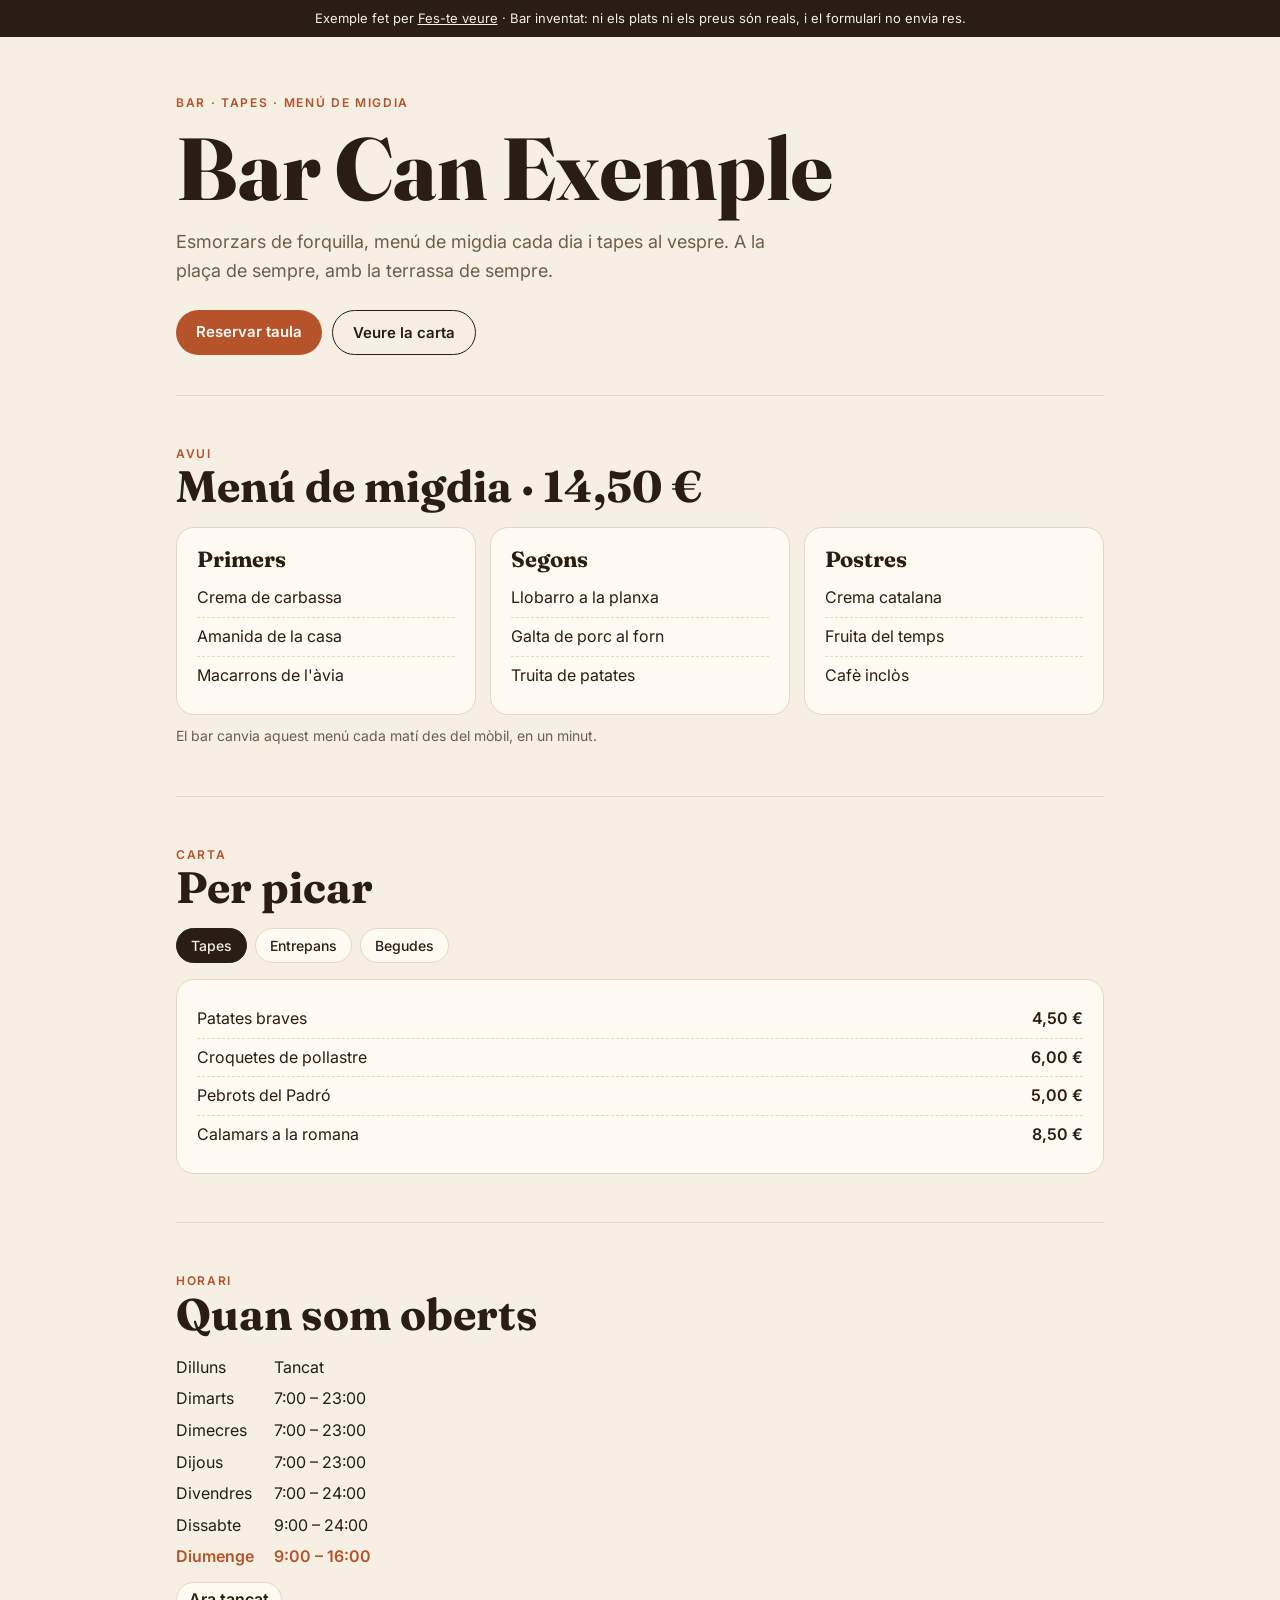
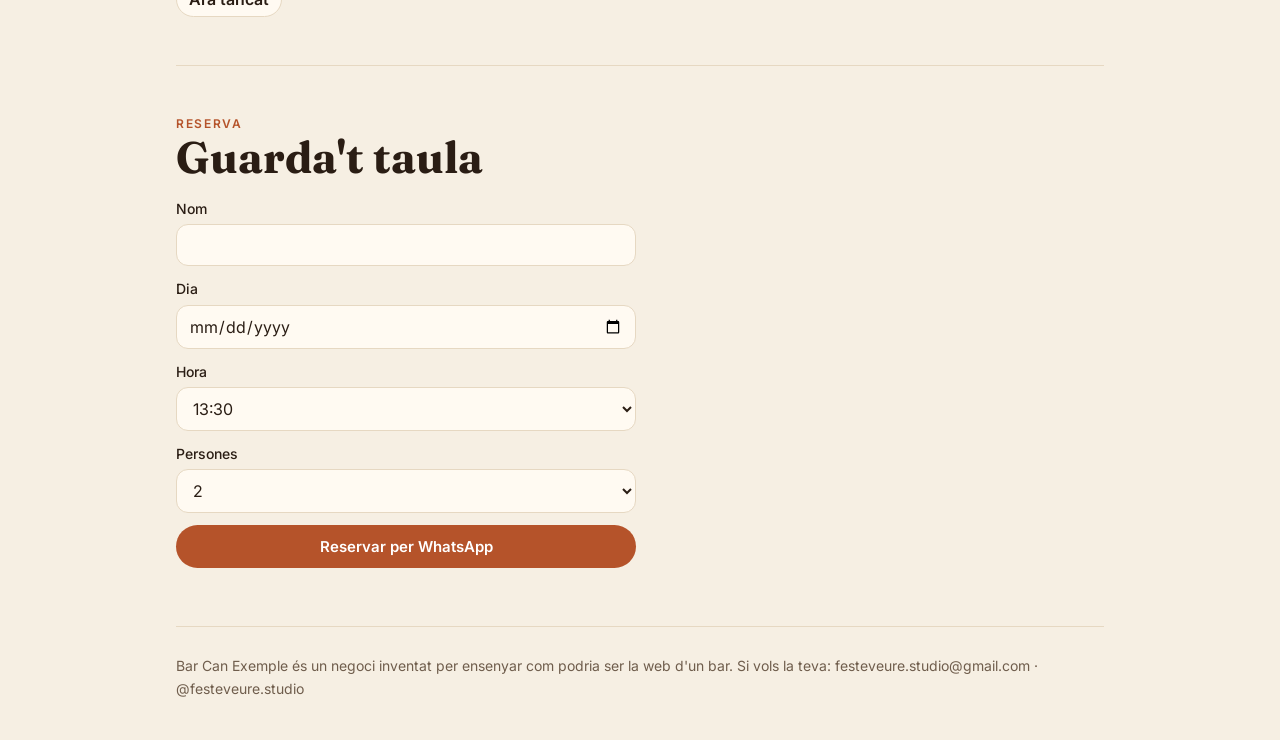
==== muestras/bar/index.html @ 711ac7ad "Muestras: webs de ejemplo de bar y peluquería (negocios inventados) Co-Authored-By: Claude Opus 5.5 " ====
<!doctype html>
<html lang="ca">
<head>
<meta charset="utf-8"><meta name="viewport" content="width=device-width,initial-scale=1">
<title>Bar Can Exemple</title>
<meta name="robots" content="noindex">
<link rel="stylesheet" href="https://fonts.googleapis.com/css2?family=Fraunces:opsz,wght@9..144,600;9..144,800&family=Inter:wght@400;500;600&display=swap">
<style>
:root{--bg:#f6efe3;--ink:#2a1d14;--muted:#6f5d4c;--acc:#b5532a;--acc-ink:#fff;--card:#fffaf2;--line:#e6d8c2;color-scheme:light}
@media (prefers-color-scheme:dark){:root:not([data-theme="light"]){--bg:#1a130e;--ink:#f3e9db;--muted:#bba78f;--acc:#e07a4c;--acc-ink:#1a0d06;--card:#241a13;--line:#3a2c20;color-scheme:dark}}
:root[data-theme="dark"]{--bg:#1a130e;--ink:#f3e9db;--muted:#bba78f;--acc:#e07a4c;--acc-ink:#1a0d06;--card:#241a13;--line:#3a2c20;color-scheme:dark}
*{box-sizing:border-box;margin:0}
body{background:var(--bg);color:var(--ink);font:16px/1.6 Inter,system-ui,sans-serif}
h1,h2,h3{font-family:Fraunces,Georgia,serif;line-height:1.05}
.demo{background:var(--ink);color:var(--bg);font-size:13px;text-align:center;padding:8px 16px}
.demo a{color:inherit}
.wrap{max-width:960px;margin:auto;padding:0 16px}
header{padding:56px 0 40px;border-bottom:1px solid var(--line)}
.kick{font-size:12px;letter-spacing:.14em;text-transform:uppercase;color:var(--acc);font-weight:600}
h1{font-size:clamp(44px,11vw,88px);font-weight:800;margin:10px 0 14px}
.lead{font-size:18px;color:var(--muted);max-width:34em}
.cta{display:flex;gap:10px;flex-wrap:wrap;margin-top:24px}
.btn{border:0;border-radius:999px;padding:12px 20px;font:600 15px Inter,sans-serif;cursor:pointer;background:var(--acc);color:var(--acc-ink);text-decoration:none}
.btn.ghost{background:transparent;color:var(--ink);border:1.5px solid var(--ink)}
section{padding:48px 0;border-bottom:1px solid var(--line)}
h2{font-size:clamp(30px,6vw,44px);margin-bottom:18px}
.menu{display:grid;gap:14px;grid-template-columns:repeat(auto-fit,minmax(240px,1fr))}
.card{background:var(--card);border:1px solid var(--line);border-radius:18px;padding:20px}
.card h3{font-size:22px;margin-bottom:8px}
.card ul{list-style:none;padding:0}
.card li{display:flex;justify-content:space-between;gap:12px;padding:6px 0;border-bottom:1px dashed var(--line)}
.card li:last-child{border:0}
.price{font-weight:600;white-space:nowrap}
.tabs{display:flex;gap:8px;flex-wrap:wrap;margin-bottom:16px}
.tabs button{border:1.5px solid var(--line);background:var(--card);color:var(--ink);border-radius:999px;padding:8px 14px;font:500 14px Inter,sans-serif;cursor:pointer}
.tabs button[aria-pressed="true"]{background:var(--ink);color:var(--bg);border-color:var(--ink)}
.hours{display:grid;grid-template-columns:auto 1fr;gap:6px 20px;max-width:420px}
.today{color:var(--acc);font-weight:600}
.open{display:inline-block;margin-top:12px;font-weight:600;border-radius:999px;padding:4px 12px;background:var(--card);border:1px solid var(--line)}
form{display:grid;gap:12px;max-width:460px}
label{display:grid;gap:4px;font-weight:500;font-size:14px}
input,select{font:16px Inter,sans-serif;padding:10px 12px;border-radius:12px;border:1.5px solid var(--line);background:var(--card);color:var(--ink)}
.msg{margin-top:10px;color:var(--muted);font-size:14px}
footer{padding:28px 0 40px;color:var(--muted);font-size:14px}
</style>
</head>
<body>
<div class="demo">Exemple fet per <a href="../../">Fes-te veure</a> · Bar inventat: ni els plats ni els preus són reals, i el formulari no envia res.</div>
<div class="wrap">
<header>
  <div class="kick">Bar · tapes · menú de migdia</div>
  <h1>Bar Can Exemple</h1>
  <p class="lead">Esmorzars de forquilla, menú de migdia cada dia i tapes al vespre. A la plaça de sempre, amb la terrassa de sempre.</p>
  <div class="cta"><a class="btn" href="#reserva">Reservar taula</a><a class="btn ghost" href="#carta">Veure la carta</a></div>
</header>

<section id="menu-dia">
  <div class="kick">Avui</div>
  <h2>Menú de migdia · 14,50 €</h2>
  <div class="menu">
    <div class="card"><h3>Primers</h3><ul><li>Crema de carbassa</li><li>Amanida de la casa</li><li>Macarrons de l'àvia</li></ul></div>
    <div class="card"><h3>Segons</h3><ul><li>Llobarro a la planxa</li><li>Galta de porc al forn</li><li>Truita de patates</li></ul></div>
    <div class="card"><h3>Postres</h3><ul><li>Crema catalana</li><li>Fruita del temps</li><li>Cafè inclòs</li></ul></div>
  </div>
  <p class="msg">El bar canvia aquest menú cada matí des del mòbil, en un minut.</p>
</section>

<section id="carta">
  <div class="kick">Carta</div>
  <h2>Per picar</h2>
  <div class="tabs" role="group" aria-label="Seccions de la carta">
    <button aria-pressed="true" data-t="tapes">Tapes</button><button aria-pressed="false" data-t="entrepans">Entrepans</button><button aria-pressed="false" data-t="begudes">Begudes</button>
  </div>
  <div class="card"><ul id="llista"></ul></div>
</section>

<section id="horari">
  <div class="kick">Horari</div>
  <h2>Quan som oberts</h2>
  <div class="hours" id="hores"></div>
  <span class="open" id="estat"></span>
</section>

<section id="reserva">
  <div class="kick">Reserva</div>
  <h2>Guarda't taula</h2>
  <form id="f">
    <label>Nom<input required name="nom" autocomplete="off"></label>
    <label>Dia<input required type="date" name="dia"></label>
    <label>Hora<select name="hora"><option>13:30</option><option>14:00</option><option>14:30</option><option>20:30</option><option>21:00</option></select></label>
    <label>Persones<select name="p"><option>2</option><option>3</option><option>4</option><option>5</option><option>6+</option></select></label>
    <button class="btn" type="submit">Reservar per WhatsApp</button>
  </form>
  <p class="msg" id="out" aria-live="polite"></p>
</section>

<footer>Bar Can Exemple és un negoci inventat per ensenyar com podria ser la web d'un bar. Si vols la teva: festeveure.studio@gmail.com · @festeveure.studio</footer>
</div>
<script>
const carta={tapes:[["Patates braves","4,50 €"],["Croquetes de pollastre","6,00 €"],["Pebrots del Padró","5,00 €"],["Calamars a la romana","8,50 €"]],
entrepans:[["Llonganissa i formatge","4,80 €"],["Truita de patates","4,20 €"],["Pa amb tomàquet i pernil","5,50 €"]],
begudes:[["Canya","2,20 €"],["Vermut de la casa","3,00 €"],["Cafè amb llet","1,80 €"]]};
function show(t){document.getElementById("llista").innerHTML=carta[t].map(([n,p])=>`<li><span>${n}</span><span class="price">${p}</span></li>`).join("");
document.querySelectorAll(".tabs button").forEach(b=>b.setAttribute("aria-pressed",b.dataset.t===t))}
document.querySelectorAll(".tabs button").forEach(b=>b.onclick=()=>show(b.dataset.t));show("tapes");
const dies=["Diumenge","Dilluns","Dimarts","Dimecres","Dijous","Divendres","Dissabte"],h=[[9,16],null,[7,23],[7,23],[7,23],[7,24],[9,24]];
const d=new Date(),i=d.getDay();
document.getElementById("hores").innerHTML=[1,2,3,4,5,6,0].map(k=>`<span class="${k===i?"today":""}">${dies[k]}</span><span class="${k===i?"today":""}">${h[k]?h[k][0]+":00 – "+h[k][1]+":00":"Tancat"}</span>`).join("");
const o=h[i]&&d.getHours()>=h[i][0]&&d.getHours()<h[i][1];document.getElementById("estat").textContent=o?"Ara obert":"Ara tancat";
document.getElementById("f").onsubmit=e=>{e.preventDefault();const f=new FormData(e.target);
document.getElementById("out").textContent=`A la web real, això obriria WhatsApp amb el missatge: «Hola! Voldria reservar per a ${f.get("p")} el ${f.get("dia")} a les ${f.get("hora")}. Sóc ${f.get("nom")}.» En aquest exemple no s'envia res.`};
</script>
</body>
</html>
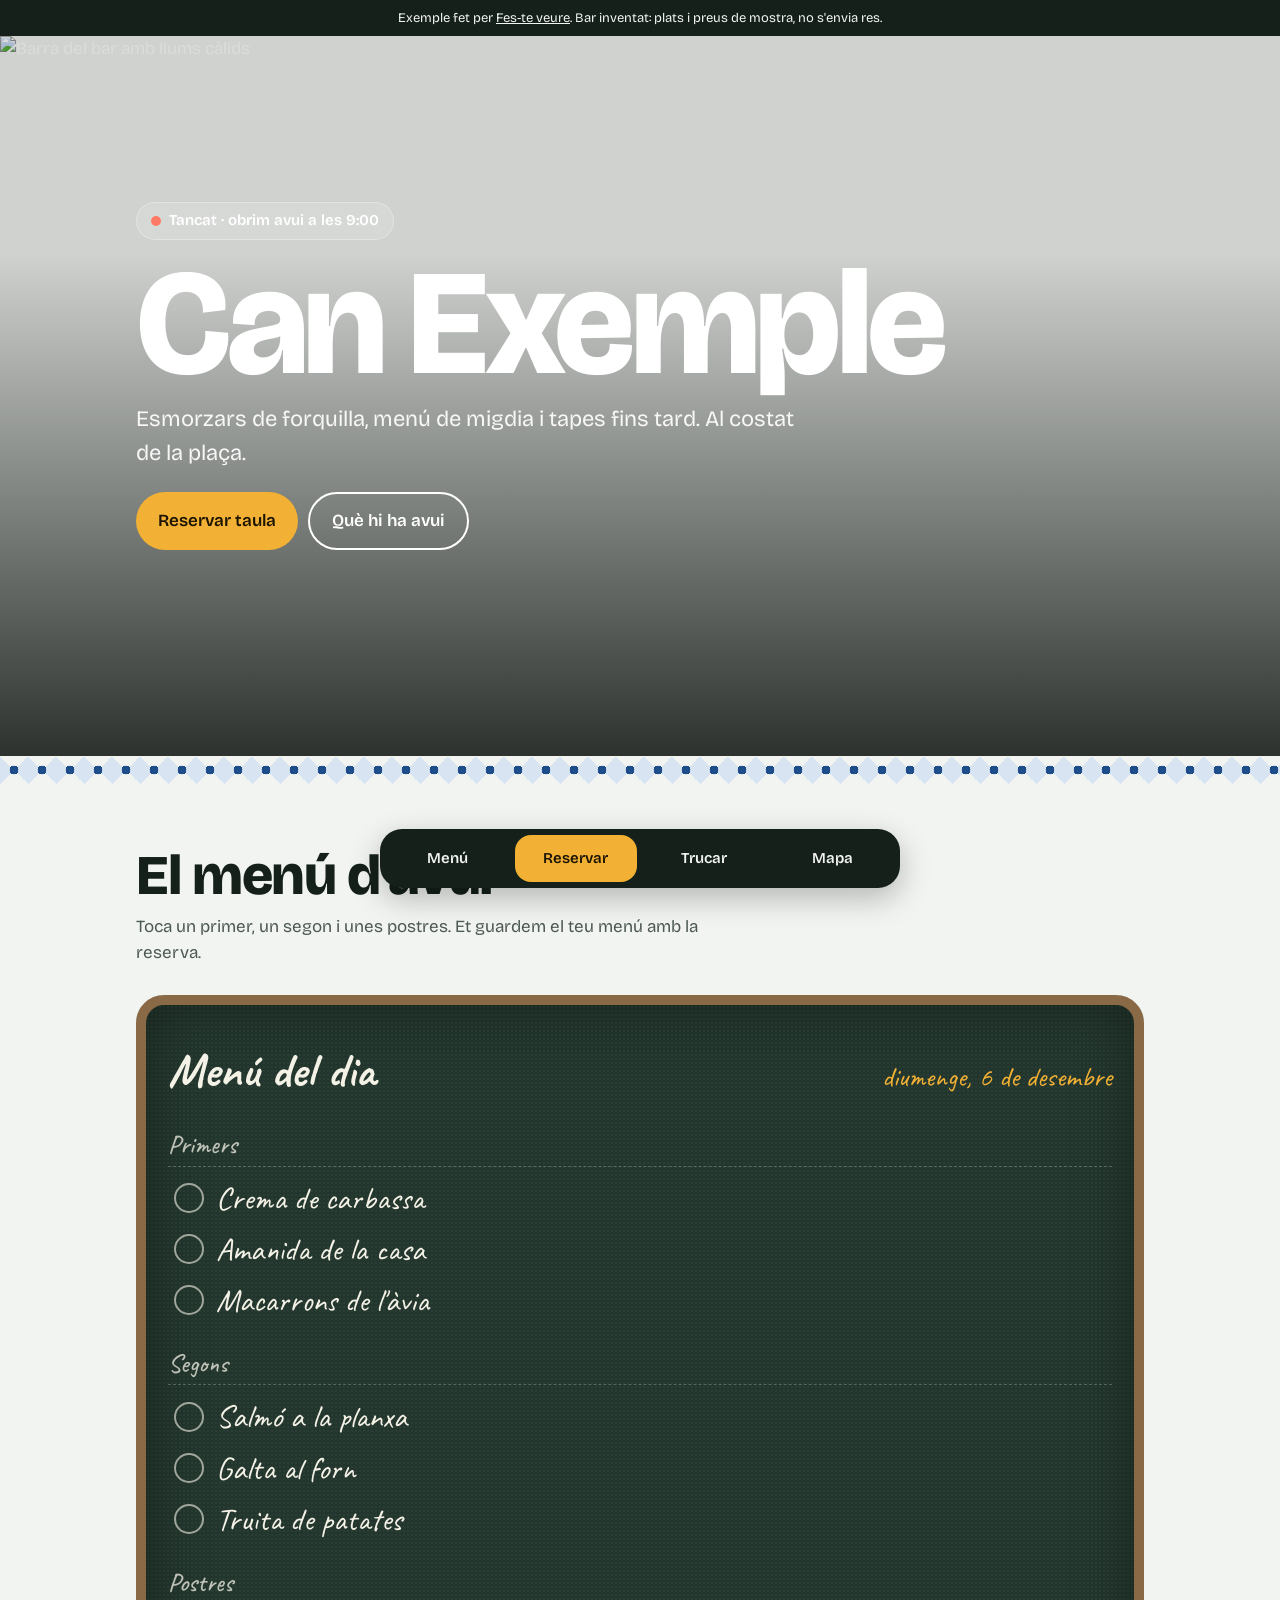
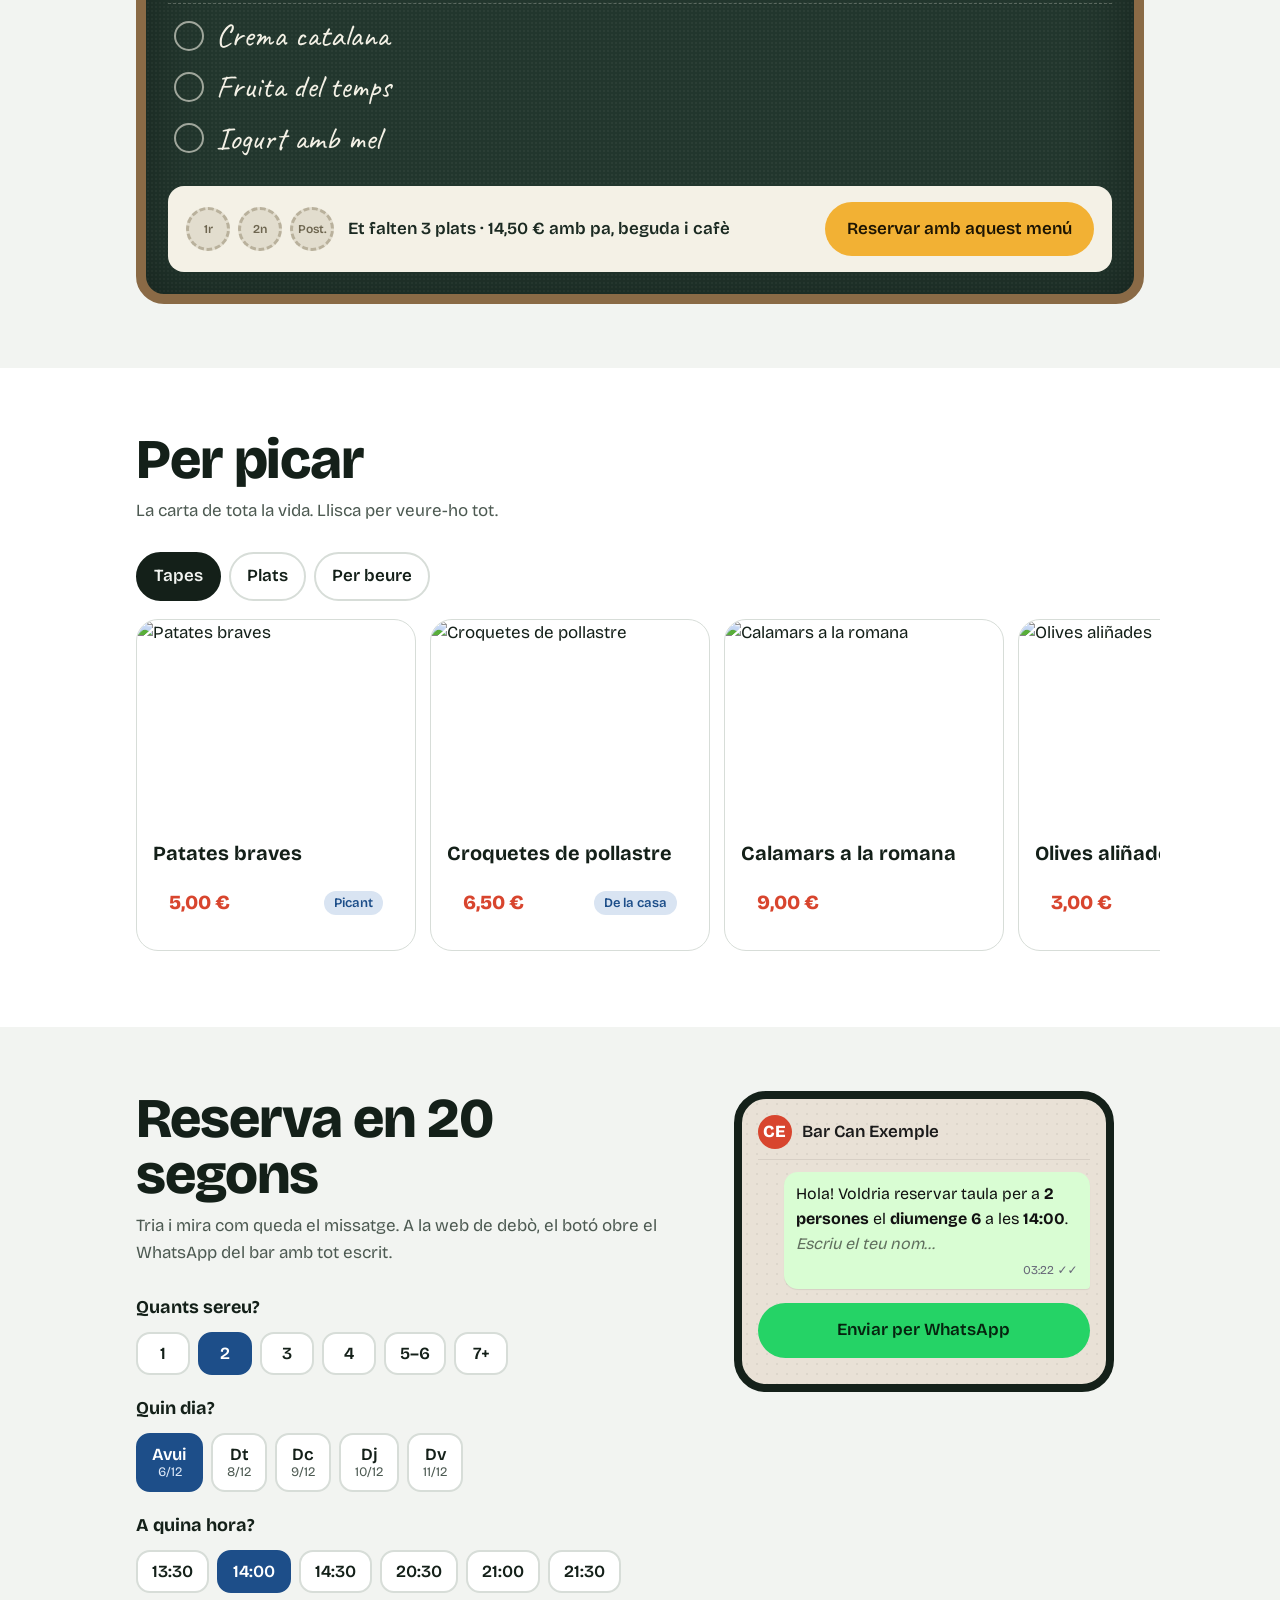
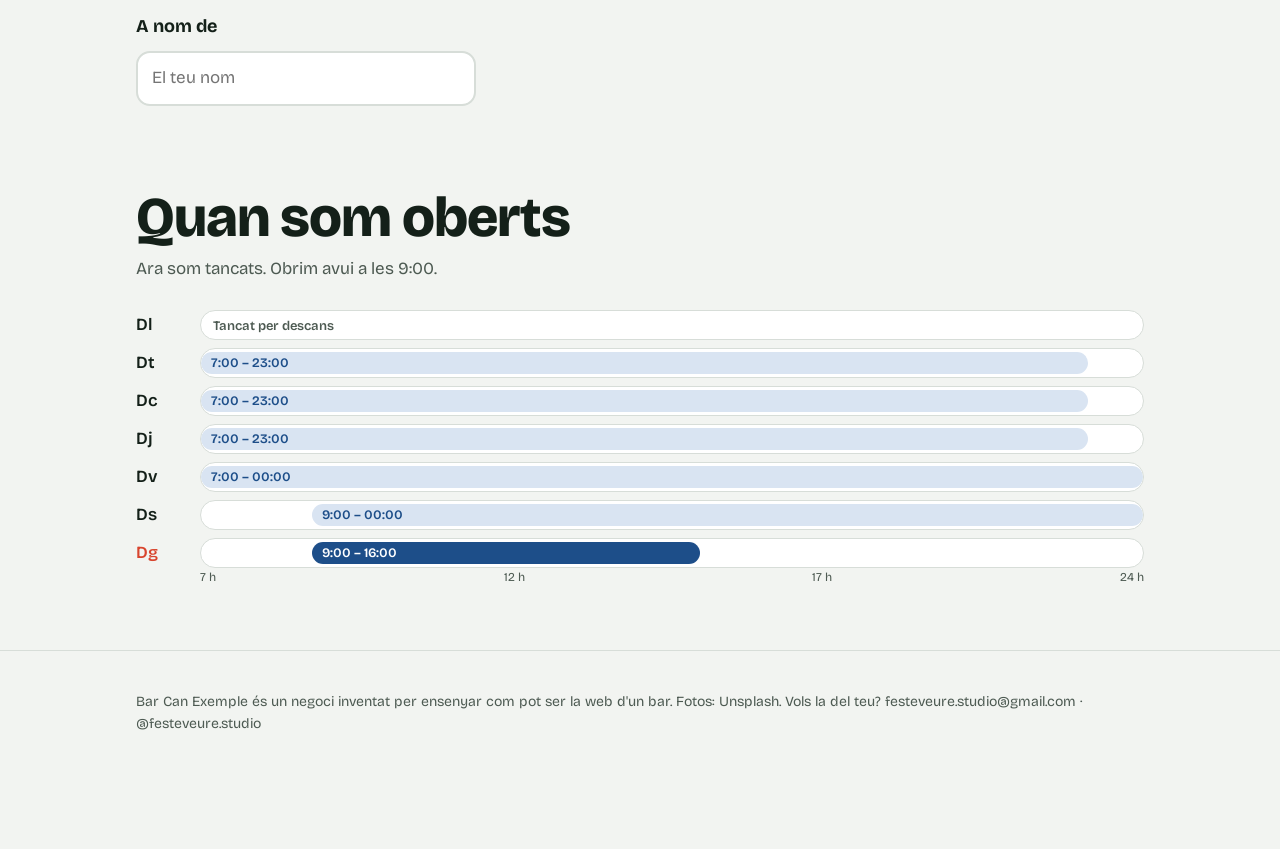
==== commit 8796f6b8: "Muestras bar y peluquería: rediseño interactivo con fotos Co-Authored-By: Claude Opus 5.5 <noreply@a" ====
--- a/muestras/bar/index.html
+++ b/muestras/bar/index.html
@@ -1,114 +1,257 @@
 <!doctype html>
 <html lang="ca">
 <head>
-<meta charset="utf-8"><meta name="viewport" content="width=device-width,initial-scale=1">
+<meta charset="utf-8"><meta name="viewport" content="width=device-width,initial-scale=1,viewport-fit=cover">
 <title>Bar Can Exemple</title>
 <meta name="robots" content="noindex">
-<link rel="stylesheet" href="https://fonts.googleapis.com/css2?family=Fraunces:opsz,wght@9..144,600;9..144,800&family=Inter:wght@400;500;600&display=swap">
+<link rel="preconnect" href="https://fonts.googleapis.com"><link rel="preconnect" href="https://fonts.gstatic.com" crossorigin>
+<link rel="stylesheet" href="https://fonts.googleapis.com/css2?family=Bricolage+Grotesque:opsz,wght@12..96,400;12..96,600;12..96,800&family=Caveat:wght@500;700&display=swap">
 <style>
-:root{--bg:#f6efe3;--ink:#2a1d14;--muted:#6f5d4c;--acc:#b5532a;--acc-ink:#fff;--card:#fffaf2;--line:#e6d8c2;color-scheme:light}
-@media (prefers-color-scheme:dark){:root:not([data-theme="light"]){--bg:#1a130e;--ink:#f3e9db;--muted:#bba78f;--acc:#e07a4c;--acc-ink:#1a0d06;--card:#241a13;--line:#3a2c20;color-scheme:dark}}
-:root[data-theme="dark"]{--bg:#1a130e;--ink:#f3e9db;--muted:#bba78f;--acc:#e07a4c;--acc-ink:#1a0d06;--card:#241a13;--line:#3a2c20;color-scheme:dark}
-*{box-sizing:border-box;margin:0}
-body{background:var(--bg);color:var(--ink);font:16px/1.6 Inter,system-ui,sans-serif}
-h1,h2,h3{font-family:Fraunces,Georgia,serif;line-height:1.05}
-.demo{background:var(--ink);color:var(--bg);font-size:13px;text-align:center;padding:8px 16px}
+:root{
+  --wall:#f2f4f1;--ink:#142019;--soft:#4d5a52;--tile:#1d4e89;--tile-2:#d9e4f2;--board:#22362d;--chalk:#f4f1e6;--mustard:#f2b134;--tomato:#d8452e;--card:#ffffff;--line:#d7ddd8;
+  --r-big:28px;--r:16px;color-scheme:light;
+  --f:"Bricolage Grotesque",system-ui,sans-serif;--hand:Caveat,"Comic Sans MS",cursive;
+}
+@media (prefers-color-scheme:dark){:root:not([data-theme="light"]){--wall:#0f1612;--ink:#eef2ee;--soft:#a9b5ad;--tile:#6c9ee0;--tile-2:#1b2a3c;--board:#1a2a22;--card:#17211b;--line:#2b3830;color-scheme:dark}}
+:root[data-theme="dark"]{--wall:#0f1612;--ink:#eef2ee;--soft:#a9b5ad;--tile:#6c9ee0;--tile-2:#1b2a3c;--board:#1a2a22;--card:#17211b;--line:#2b3830;color-scheme:dark}
+*{box-sizing:border-box;margin:0;padding:0}
+html{scroll-behavior:smooth}
+body{background:var(--wall);color:var(--ink);font:17px/1.55 var(--f);padding-bottom:84px}
+img{display:block;max-width:100%}
+button{font:inherit;color:inherit;cursor:pointer}
+:focus-visible{outline:3px solid var(--mustard);outline-offset:2px}
+.demo{background:var(--ink);color:var(--wall);font-size:13px;text-align:center;padding:8px 16px}
 .demo a{color:inherit}
-.wrap{max-width:960px;margin:auto;padding:0 16px}
-header{padding:56px 0 40px;border-bottom:1px solid var(--line)}
-.kick{font-size:12px;letter-spacing:.14em;text-transform:uppercase;color:var(--acc);font-weight:600}
-h1{font-size:clamp(44px,11vw,88px);font-weight:800;margin:10px 0 14px}
-.lead{font-size:18px;color:var(--muted);max-width:34em}
-.cta{display:flex;gap:10px;flex-wrap:wrap;margin-top:24px}
-.btn{border:0;border-radius:999px;padding:12px 20px;font:600 15px Inter,sans-serif;cursor:pointer;background:var(--acc);color:var(--acc-ink);text-decoration:none}
-.btn.ghost{background:transparent;color:var(--ink);border:1.5px solid var(--ink)}
-section{padding:48px 0;border-bottom:1px solid var(--line)}
-h2{font-size:clamp(30px,6vw,44px);margin-bottom:18px}
-.menu{display:grid;gap:14px;grid-template-columns:repeat(auto-fit,minmax(240px,1fr))}
-.card{background:var(--card);border:1px solid var(--line);border-radius:18px;padding:20px}
-.card h3{font-size:22px;margin-bottom:8px}
-.card ul{list-style:none;padding:0}
-.card li{display:flex;justify-content:space-between;gap:12px;padding:6px 0;border-bottom:1px dashed var(--line)}
-.card li:last-child{border:0}
-.price{font-weight:600;white-space:nowrap}
-.tabs{display:flex;gap:8px;flex-wrap:wrap;margin-bottom:16px}
-.tabs button{border:1.5px solid var(--line);background:var(--card);color:var(--ink);border-radius:999px;padding:8px 14px;font:500 14px Inter,sans-serif;cursor:pointer}
-.tabs button[aria-pressed="true"]{background:var(--ink);color:var(--bg);border-color:var(--ink)}
-.hours{display:grid;grid-template-columns:auto 1fr;gap:6px 20px;max-width:420px}
-.today{color:var(--acc);font-weight:600}
-.open{display:inline-block;margin-top:12px;font-weight:600;border-radius:999px;padding:4px 12px;background:var(--card);border:1px solid var(--line)}
-form{display:grid;gap:12px;max-width:460px}
-label{display:grid;gap:4px;font-weight:500;font-size:14px}
-input,select{font:16px Inter,sans-serif;padding:10px 12px;border-radius:12px;border:1.5px solid var(--line);background:var(--card);color:var(--ink)}
-.msg{margin-top:10px;color:var(--muted);font-size:14px}
-footer{padding:28px 0 40px;color:var(--muted);font-size:14px}
+.wrap{max-width:1040px;margin:auto;padding:0 16px}
+
+/* HERO */
+.hero{position:relative;min-height:min(86vh,720px);display:flex;align-items:flex-end;color:#fff;overflow:hidden}
+.hero img{position:absolute;inset:0;width:100%;height:100%;object-fit:cover}
+.hero::after{content:"";position:absolute;inset:0;background:linear-gradient(180deg,rgba(10,16,12,.15) 30%,rgba(10,16,12,.85))}
+.hero .wrap{position:relative;z-index:1;padding-bottom:40px;width:100%}
+.live{display:inline-flex;align-items:center;gap:8px;background:rgba(255,255,255,.14);backdrop-filter:blur(8px);border:1px solid rgba(255,255,255,.3);border-radius:999px;padding:6px 14px;font-size:15px;font-weight:600}
+.dot{width:10px;height:10px;border-radius:50%;background:#46d17b;box-shadow:0 0 0 0 rgba(70,209,123,.6);animation:pulse 2s infinite}
+.dot.off{background:#ff7a66;animation:none}
+@keyframes pulse{to{box-shadow:0 0 0 10px rgba(70,209,123,0)}}
+.hero h1{font-size:clamp(56px,15vw,150px);line-height:.88;font-weight:800;letter-spacing:-.03em;margin:18px 0 12px}
+.hero p{font-size:clamp(18px,2.4vw,22px);max-width:30em;opacity:.92}
+.hero .acts{display:flex;gap:10px;flex-wrap:wrap;margin-top:22px}
+.btn{display:inline-flex;align-items:center;gap:8px;border:0;border-radius:999px;padding:14px 22px;font-weight:600;text-decoration:none;background:var(--mustard);color:#1d1503}
+.btn.line{background:transparent;color:inherit;border:2px solid currentColor}
+
+/* TILE BAND */
+.tiles{height:28px;background:
+  radial-gradient(circle at 50% 50%,var(--tile) 22%,transparent 23%) 0 0/28px 28px,
+  conic-gradient(from 45deg,var(--tile-2) 25%,var(--wall) 0 50%,var(--tile-2) 0 75%,var(--wall) 0) 0 0/28px 28px}
+
+section{padding:64px 0}
+h2{font-size:clamp(34px,6vw,56px);line-height:1;font-weight:800;letter-spacing:-.02em;margin-bottom:10px}
+.sub{color:var(--soft);max-width:36em;margin-bottom:28px}
+
+/* PISSARRA */
+.board{background:var(--board);color:var(--chalk);border-radius:var(--r-big);padding:28px 22px 22px;border:10px solid #8a6a46;box-shadow:inset 0 0 60px rgba(0,0,0,.35);position:relative;
+  background-image:radial-gradient(rgba(255,255,255,.04) 1px,transparent 1px);background-size:4px 4px}
+.board .top{display:flex;justify-content:space-between;align-items:baseline;gap:12px;flex-wrap:wrap;font-family:var(--hand)}
+.board .top b{font-size:clamp(34px,6vw,48px);font-weight:700}
+.board .top span{font-size:28px;color:var(--mustard)}
+.course{margin-top:18px}
+.course h3{font-family:var(--hand);font-weight:500;font-size:26px;opacity:.75;border-bottom:1px dashed rgba(244,241,230,.35);margin-bottom:6px}
+.dish{display:flex;align-items:center;gap:12px;width:100%;text-align:left;background:none;border:0;padding:8px 6px;border-radius:10px;font-family:var(--hand);font-size:clamp(26px,4.4vw,32px);line-height:1.1;color:var(--chalk)}
+.dish:hover{background:rgba(255,255,255,.06)}
+.dish .tick{flex:0 0 30px;height:30px;border:2px solid rgba(244,241,230,.6);border-radius:50%;position:relative}
+.dish[aria-pressed="true"] .tick{border-color:var(--mustard)}
+.dish[aria-pressed="true"] .tick::after{content:"";position:absolute;left:8px;top:2px;width:9px;height:17px;border:solid var(--mustard);border-width:0 4px 4px 0;transform:rotate(40deg);animation:draw .25s ease-out}
+.dish[aria-pressed="true"]{color:#fff}
+@keyframes draw{from{opacity:0;transform:rotate(40deg) scale(.4)}}
+.tray{margin-top:22px;background:var(--chalk);color:#1b2a22;border-radius:var(--r);padding:16px 18px;display:flex;gap:14px;align-items:center;justify-content:space-between;flex-wrap:wrap}
+.tray .plates{display:flex;gap:8px}
+.plate{width:44px;height:44px;border-radius:50%;background:#e2ddce;border:3px dashed #b9b19c;display:grid;place-items:center;font-size:12px;font-weight:600;color:#6e6650;transition:transform .2s}
+.plate.full{border-style:solid;border-color:var(--tomato);background:#fff;color:var(--tomato);transform:scale(1.08)}
+.tray p{font-weight:600;flex:1 1 180px}
+
+/* CARTA */
+.chips{display:flex;gap:8px;flex-wrap:wrap;margin-bottom:18px}
+.chip{border:2px solid var(--line);background:var(--card);border-radius:999px;padding:9px 16px;font-weight:600}
+.chip[aria-pressed="true"]{background:var(--ink);color:var(--wall);border-color:var(--ink)}
+.rail{display:grid;grid-auto-flow:column;grid-auto-columns:min(78%,280px);gap:14px;overflow-x:auto;scroll-snap-type:x mandatory;padding-bottom:12px;margin-right:-16px;padding-right:16px}
+.food{scroll-snap-align:start;background:var(--card);border-radius:22px;overflow:hidden;border:1px solid var(--line)}
+.food img{aspect-ratio:4/3;width:100%;object-fit:cover}
+.food div{padding:14px 16px 16px}
+.food h3{font-size:20px;line-height:1.15}
+.food .row{display:flex;justify-content:space-between;align-items:center;margin-top:8px}
+.price{font-weight:800;font-size:20px;color:var(--tomato)}
+.tag{font-size:13px;background:var(--tile-2);color:var(--tile);border-radius:999px;padding:2px 10px;font-weight:600}
+
+/* RESERVA */
+.res{display:grid;gap:28px;grid-template-columns:1fr}
+@media(min-width:860px){.res{grid-template-columns:1.1fr .9fr;align-items:start}}
+.q{margin-bottom:20px}
+.q h3{font-size:18px;margin-bottom:10px}
+.opts{display:flex;gap:8px;flex-wrap:wrap}
+.opt{min-width:54px;border:2px solid var(--line);background:var(--card);border-radius:14px;padding:10px 14px;font-weight:600;text-align:center;line-height:1.15}
+.opt small{display:block;font-weight:400;color:var(--soft);font-size:13px}
+.opt[aria-pressed="true"]{background:var(--tile);border-color:var(--tile);color:#fff}
+.opt[aria-pressed="true"] small{color:#dbe7f7}
+input.name{width:100%;max-width:340px;font:inherit;padding:12px 14px;border-radius:14px;border:2px solid var(--line);background:var(--card);color:var(--ink)}
+.phone{background:#e9e1d6;border-radius:32px;padding:16px;border:8px solid var(--ink);max-width:380px;width:100%;justify-self:center;
+  background-image:radial-gradient(rgba(0,0,0,.05) 1px,transparent 1px);background-size:10px 10px}
+.phone .hd{display:flex;align-items:center;gap:10px;font-weight:600;color:#1b1b1b;padding-bottom:10px;border-bottom:1px solid rgba(0,0,0,.08);margin-bottom:12px}
+.phone .av{width:34px;height:34px;border-radius:50%;background:var(--tomato);color:#fff;display:grid;place-items:center;font-weight:800}
+.bubble{background:#d9fdd3;color:#111;border-radius:14px 14px 4px 14px;padding:10px 12px;margin-left:auto;max-width:92%;font-size:16px;box-shadow:0 1px 1px rgba(0,0,0,.08);transition:opacity .2s}
+.bubble .meta{display:block;text-align:right;font-size:12px;color:#667;margin-top:4px}
+.reply{background:#fff;color:#111;border-radius:14px 14px 14px 4px;padding:10px 12px;max-width:80%;margin-top:10px;font-size:16px;display:none}
+.reply.show{display:block;animation:pop .3s ease-out}
+@keyframes pop{from{opacity:0;transform:translateY(6px)}}
+.send{margin-top:14px;width:100%;justify-content:center;background:#25d366;color:#06240f}
+.note{font-size:14px;color:var(--soft);margin-top:10px}
+
+/* HORARI */
+.week{display:grid;gap:8px}
+.day{display:grid;grid-template-columns:52px 1fr;align-items:center;gap:12px;font-weight:600}
+.track{position:relative;height:30px;background:var(--card);border:1px solid var(--line);border-radius:999px;overflow:hidden}
+.open{position:absolute;top:3px;bottom:3px;background:var(--tile-2);border-radius:999px;display:flex;align-items:center;padding:0 10px;font-size:13px;color:var(--tile);white-space:nowrap}
+.day.today>span{color:var(--tomato)}
+.day.today .open{background:var(--tile);color:#fff}
+.now{position:absolute;top:0;bottom:0;width:3px;background:var(--tomato)}
+.closed{font-size:13px;color:var(--soft);padding-left:12px;line-height:30px}
+.axis{display:flex;justify-content:space-between;margin-left:64px;font-size:12px;color:var(--soft)}
+
+footer{padding:40px 0 30px;color:var(--soft);font-size:14px;border-top:1px solid var(--line)}
+
+/* BARRA FIXA */
+.dock{position:fixed;left:12px;right:12px;bottom:max(12px,env(safe-area-inset-bottom));z-index:9;display:flex;gap:6px;background:var(--ink);border-radius:22px;padding:6px;max-width:520px;margin:auto;box-shadow:0 10px 30px rgba(0,0,0,.25)}
+.dock a{flex:1;text-align:center;color:var(--wall);text-decoration:none;font-weight:600;font-size:15px;padding:12px 6px;border-radius:16px}
+.dock a.main{background:var(--mustard);color:#1d1503}
+.toast{position:fixed;left:50%;bottom:96px;transform:translateX(-50%);background:var(--ink);color:var(--wall);padding:10px 16px;border-radius:12px;font-size:15px;opacity:0;pointer-events:none;transition:opacity .2s;max-width:90vw;text-align:center;z-index:10}
+.toast.show{opacity:1}
+@media (prefers-reduced-motion:reduce){*{animation:none!important;transition:none!important}html{scroll-behavior:auto}}
 </style>
 </head>
 <body>
-<div class="demo">Exemple fet per <a href="../../">Fes-te veure</a> · Bar inventat: ni els plats ni els preus són reals, i el formulari no envia res.</div>
-<div class="wrap">
-<header>
-  <div class="kick">Bar · tapes · menú de migdia</div>
-  <h1>Bar Can Exemple</h1>
-  <p class="lead">Esmorzars de forquilla, menú de migdia cada dia i tapes al vespre. A la plaça de sempre, amb la terrassa de sempre.</p>
-  <div class="cta"><a class="btn" href="#reserva">Reservar taula</a><a class="btn ghost" href="#carta">Veure la carta</a></div>
+<div class="demo">Exemple fet per <a href="../../">Fes-te veure</a>. Bar inventat: plats i preus de mostra, no s'envia res.</div>
+
+<header class="hero">
+  <img src="https://images.unsplash.com/photo-1780639026821-f680fae0d99d?w=1800&q=70&auto=format" alt="Barra del bar amb llums càlids">
+  <div class="wrap">
+    <span class="live"><i class="dot" id="dot"></i><span id="liveTxt">Obert ara</span></span>
+    <h1>Can Exemple</h1>
+    <p>Esmorzars de forquilla, menú de migdia i tapes fins tard. Al costat de la plaça.</p>
+    <div class="acts"><a class="btn" href="#reserva">Reservar taula</a><a class="btn line" href="#menu">Què hi ha avui</a></div>
+  </div>
 </header>
-
-<section id="menu-dia">
-  <div class="kick">Avui</div>
-  <h2>Menú de migdia · 14,50 €</h2>
-  <div class="menu">
-    <div class="card"><h3>Primers</h3><ul><li>Crema de carbassa</li><li>Amanida de la casa</li><li>Macarrons de l'àvia</li></ul></div>
-    <div class="card"><h3>Segons</h3><ul><li>Llobarro a la planxa</li><li>Galta de porc al forn</li><li>Truita de patates</li></ul></div>
-    <div class="card"><h3>Postres</h3><ul><li>Crema catalana</li><li>Fruita del temps</li><li>Cafè inclòs</li></ul></div>
-  </div>
-  <p class="msg">El bar canvia aquest menú cada matí des del mòbil, en un minut.</p>
-</section>
-
-<section id="carta">
-  <div class="kick">Carta</div>
-  <h2>Per picar</h2>
-  <div class="tabs" role="group" aria-label="Seccions de la carta">
-    <button aria-pressed="true" data-t="tapes">Tapes</button><button aria-pressed="false" data-t="entrepans">Entrepans</button><button aria-pressed="false" data-t="begudes">Begudes</button>
-  </div>
-  <div class="card"><ul id="llista"></ul></div>
-</section>
-
-<section id="horari">
-  <div class="kick">Horari</div>
-  <h2>Quan som oberts</h2>
-  <div class="hours" id="hores"></div>
-  <span class="open" id="estat"></span>
+<div class="tiles" aria-hidden="true"></div>
+
+<section id="menu">
+  <div class="wrap">
+    <h2>El menú d'avui</h2>
+    <p class="sub">Toca un primer, un segon i unes postres. Et guardem el teu menú amb la reserva.</p>
+    <div class="board">
+      <div class="top"><b>Menú del dia</b><span id="bDate"></span></div>
+      <div id="courses"></div>
+      <div class="tray">
+        <div class="plates" aria-hidden="true"><span class="plate" id="p0">1r</span><span class="plate" id="p1">2n</span><span class="plate" id="p2">Post.</span></div>
+        <p id="trayTxt">Tria els tres plats · 14,50 € amb pa, beguda i cafè</p>
+        <a class="btn" href="#reserva" id="trayBtn">Reservar amb aquest menú</a>
+      </div>
+    </div>
+  </div>
+</section>
+
+<section id="carta" style="background:var(--card)">
+  <div class="wrap">
+    <h2>Per picar</h2>
+    <p class="sub">La carta de tota la vida. Llisca per veure-ho tot.</p>
+    <div class="chips" role="group" aria-label="Seccions de la carta" id="chips"></div>
+    <div class="rail" id="rail"></div>
+  </div>
 </section>
 
 <section id="reserva">
-  <div class="kick">Reserva</div>
-  <h2>Guarda't taula</h2>
-  <form id="f">
-    <label>Nom<input required name="nom" autocomplete="off"></label>
-    <label>Dia<input required type="date" name="dia"></label>
-    <label>Hora<select name="hora"><option>13:30</option><option>14:00</option><option>14:30</option><option>20:30</option><option>21:00</option></select></label>
-    <label>Persones<select name="p"><option>2</option><option>3</option><option>4</option><option>5</option><option>6+</option></select></label>
-    <button class="btn" type="submit">Reservar per WhatsApp</button>
-  </form>
-  <p class="msg" id="out" aria-live="polite"></p>
-</section>
-
-<footer>Bar Can Exemple és un negoci inventat per ensenyar com podria ser la web d'un bar. Si vols la teva: festeveure.studio@gmail.com · @festeveure.studio</footer>
-</div>
+  <div class="wrap res">
+    <div>
+      <h2>Reserva en 20 segons</h2>
+      <p class="sub">Tria i mira com queda el missatge. A la web de debò, el botó obre el WhatsApp del bar amb tot escrit.</p>
+      <div class="q"><h3>Quants sereu?</h3><div class="opts" id="qP"></div></div>
+      <div class="q"><h3>Quin dia?</h3><div class="opts" id="qD"></div></div>
+      <div class="q"><h3>A quina hora?</h3><div class="opts" id="qH"></div></div>
+      <div class="q"><h3>A nom de</h3><input class="name" id="qN" placeholder="El teu nom" autocomplete="off"></div>
+    </div>
+    <div class="phone" aria-live="polite">
+      <div class="hd"><span class="av">CE</span>Bar Can Exemple</div>
+      <div class="bubble" id="bubble"></div>
+      <div class="reply" id="reply">Perfecte! Us esperem 🙌</div>
+      <button class="btn send" id="send">Enviar per WhatsApp</button>
+      <p class="note" id="sendNote"></p>
+    </div>
+  </div>
+</section>
+
+<section id="horari" style="padding-top:0">
+  <div class="wrap">
+    <h2>Quan som oberts</h2>
+    <p class="sub" id="hSub"></p>
+    <div class="week" id="week"></div>
+    <div class="axis" aria-hidden="true"><span>7 h</span><span>12 h</span><span>17 h</span><span>24 h</span></div>
+  </div>
+</section>
+
+<footer><div class="wrap">Bar Can Exemple és un negoci inventat per ensenyar com pot ser la web d'un bar. Fotos: Unsplash. Vols la del teu? festeveure.studio@gmail.com · @festeveure.studio</div></footer>
+
+<nav class="dock" aria-label="Accions ràpides"><a href="#menu">Menú</a><a class="main" href="#reserva">Reservar</a><a href="#" data-fake="Trucaria al bar">Trucar</a><a href="#" data-fake="Obriria el mapa per arribar-hi">Mapa</a></nav>
+<div class="toast" id="toast" role="status"></div>
+
 <script>
-const carta={tapes:[["Patates braves","4,50 €"],["Croquetes de pollastre","6,00 €"],["Pebrots del Padró","5,00 €"],["Calamars a la romana","8,50 €"]],
-entrepans:[["Llonganissa i formatge","4,80 €"],["Truita de patates","4,20 €"],["Pa amb tomàquet i pernil","5,50 €"]],
-begudes:[["Canya","2,20 €"],["Vermut de la casa","3,00 €"],["Cafè amb llet","1,80 €"]]};
-function show(t){document.getElementById("llista").innerHTML=carta[t].map(([n,p])=>`<li><span>${n}</span><span class="price">${p}</span></li>`).join("");
-document.querySelectorAll(".tabs button").forEach(b=>b.setAttribute("aria-pressed",b.dataset.t===t))}
-document.querySelectorAll(".tabs button").forEach(b=>b.onclick=()=>show(b.dataset.t));show("tapes");
-const dies=["Diumenge","Dilluns","Dimarts","Dimecres","Dijous","Divendres","Dissabte"],h=[[9,16],null,[7,23],[7,23],[7,23],[7,24],[9,24]];
-const d=new Date(),i=d.getDay();
-document.getElementById("hores").innerHTML=[1,2,3,4,5,6,0].map(k=>`<span class="${k===i?"today":""}">${dies[k]}</span><span class="${k===i?"today":""}">${h[k]?h[k][0]+":00 – "+h[k][1]+":00":"Tancat"}</span>`).join("");
-const o=h[i]&&d.getHours()>=h[i][0]&&d.getHours()<h[i][1];document.getElementById("estat").textContent=o?"Ara obert":"Ara tancat";
-document.getElementById("f").onsubmit=e=>{e.preventDefault();const f=new FormData(e.target);
-document.getElementById("out").textContent=`A la web real, això obriria WhatsApp amb el missatge: «Hola! Voldria reservar per a ${f.get("p")} el ${f.get("dia")} a les ${f.get("hora")}. Sóc ${f.get("nom")}.» En aquest exemple no s'envia res.`};
+const $=id=>document.getElementById(id);
+const U=id=>`https://images.unsplash.com/photo-${id}?w=640&h=480&fit=crop&q=70&auto=format`;
+function toast(t){const e=$("toast");e.textContent=t;e.classList.add("show");clearTimeout(e._t);e._t=setTimeout(()=>e.classList.remove("show"),2600)}
+document.querySelectorAll("[data-fake]").forEach(a=>a.onclick=e=>{e.preventDefault();toast(a.dataset.fake+" (és un exemple)")});
+
+/* Horari i estat en directe */
+const DN=["Dg","Dl","Dt","Dc","Dj","Dv","Ds"],DL=["diumenge","dilluns","dimarts","dimecres","dijous","divendres","dissabte"];
+const H={0:[9,16],1:null,2:[7,23],3:[7,23],4:[7,23],5:[7,24],6:[9,24]};
+const now=new Date(),d=now.getDay(),hr=now.getHours()+now.getMinutes()/60;
+const isOpen=H[d]&&hr>=H[d][0]&&hr<H[d][1];
+$("dot").classList.toggle("off",!isOpen);
+function nextOpen(){for(let k=0;k<8;k++){const dd=(d+k)%7,h=H[dd];if(h&&(k>0||hr<h[0]))return (k===0?"avui":k===1?"demà":DL[dd])+" a les "+h[0]+":00"}}
+$("liveTxt").textContent=isOpen?`Obert ara · tanquem a les ${H[d][1]===24?"00":H[d][1]}:00`:`Tancat · obrim ${nextOpen()}`;
+$("hSub").textContent=isOpen?"Ara mateix som oberts. La línia vermella és l'hora d'ara.":"Ara som tancats. Obrim "+nextOpen()+".";
+$("week").innerHTML=[1,2,3,4,5,6,0].map(k=>{const h=H[k],L=x=>((x-7)/17*100);
+  return `<div class="day ${k===d?"today":""}"><span>${DN[k]}</span><div class="track">${h?`<span class="open" style="left:${L(h[0])}%;width:${L(h[1])-L(h[0])}%">${h[0]}:00 – ${h[1]===24?"00":h[1]}:00</span>`:`<span class="closed">Tancat per descans</span>`}${k===d&&hr>=7?`<i class="now" style="left:${Math.min(99,L(hr))}%"></i>`:""}</div></div>`}).join("");
+
+/* Pissarra */
+const C=[["Primers",["Crema de carbassa","Amanida de la casa","Macarrons de l'àvia"]],["Segons",["Salmó a la planxa","Galta al forn","Truita de patates"]],["Postres",["Crema catalana","Fruita del temps","Iogurt amb mel"]]];
+const pick=[null,null,null];
+$("bDate").textContent=now.toLocaleDateString("ca-ES",{weekday:"long",day:"numeric",month:"long"});
+$("courses").innerHTML=C.map(([t,ds],ci)=>`<div class="course"><h3>${t}</h3>${ds.map((x,i)=>`<button class="dish" aria-pressed="false" data-c="${ci}" data-i="${i}"><span class="tick"></span>${x}</button>`).join("")}</div>`).join("");
+$("courses").onclick=e=>{const b=e.target.closest(".dish");if(!b)return;const c=+b.dataset.c;pick[c]=+b.dataset.i;
+  document.querySelectorAll(`.dish[data-c="${c}"]`).forEach(x=>x.setAttribute("aria-pressed",x===b));tray();bubble()};
+function tray(){pick.forEach((p,i)=>$("p"+i).classList.toggle("full",p!==null));const n=pick.filter(p=>p!==null).length;
+  $("trayTxt").textContent=n<3?`Et falten ${3-n} plat${3-n>1?"s":""} · 14,50 € amb pa, beguda i cafè`:`${pick.map((p,i)=>C[i][1][p]).join(" + ")} · 14,50 €`}
+
+/* Carta */
+const M={tapes:[["Patates braves","5,00 €","1565599837634-134bc3aadce8","Picant"],["Croquetes de pollastre","6,50 €","1626011852881-4609127619a8","De la casa"],["Calamars a la romana","9,00 €","1763467940825-d067fb3baf22",""],["Olives aliñades","3,00 €","1706378398576-57a21244ef7a","Vegà"]],
+plats:[["Truita de patates","7,50 €","1788462613199-779ba2bf4b70","Sense gluten"],["Coca amb tomàquet","4,50 €","1711805064484-a77096f599a6","Vegà"],["Amanida mediterrània","8,00 €","1505253716362-afaea1d3d1af","Vegà"],["Salmó a la planxa","13,50 €","1519708227418-c8fd9a32b7a2",""]],
+beure:[["Vermut de la casa","3,50 €","1603048004570-6a82fc507364","Amb olivina"],["Cafè amb llet","1,90 €","1777013486360-699af7c80ff3",""]]};
+const ML={tapes:"Tapes",plats:"Plats",beure:"Per beure"};
+$("chips").innerHTML=Object.keys(M).map((k,i)=>`<button class="chip" aria-pressed="${i===0}" data-k="${k}">${ML[k]}</button>`).join("");
+function rail(k){$("rail").innerHTML=M[k].map(([n,p,img,t])=>`<article class="food"><img loading="lazy" src="${U(img)}" alt="${n}"><div><h3>${n}</h3><div class="row"><span class="price">${p}</span>${t?`<span class="tag">${t}</span>`:""}</div></div></article>`).join("");$("rail").scrollLeft=0}
+$("chips").onclick=e=>{const b=e.target.closest(".chip");if(!b)return;document.querySelectorAll(".chip").forEach(x=>x.setAttribute("aria-pressed",x===b));rail(b.dataset.k)};rail("tapes");
+
+/* Reserva */
+const st={p:2,d:0,h:"14:00"};
+const days=[];for(let k=0;days.length<5&&k<10;k++){const x=new Date(now);x.setDate(now.getDate()+k);if(H[x.getDay()])days.push(x)}
+function opts(el,arr,key){el.innerHTML=arr.map(([v,l,s])=>`<button class="opt" aria-pressed="${st[key]===v}" data-v="${v}">${l}${s?`<small>${s}</small>`:""}</button>`).join("");
+  el.onclick=e=>{const b=e.target.closest(".opt");if(!b)return;st[key]=isNaN(b.dataset.v)?b.dataset.v:+b.dataset.v;el.querySelectorAll(".opt").forEach(x=>x.setAttribute("aria-pressed",x===b));bubble()}}
+opts($("qP"),[[1,"1"],[2,"2"],[3,"3"],[4,"4"],[6,"5–6"],[8,"7+"]],"p");
+opts($("qD"),days.map((x,i)=>[i,i===0&&x.getDate()===now.getDate()?"Avui":DN[x.getDay()],x.getDate()+"/"+(x.getMonth()+1)]),"d");
+opts($("qH"),[["13:30","13:30"],["14:00","14:00"],["14:30","14:30"],["20:30","20:30"],["21:00","21:00"],["21:30","21:30"]],"h");
+$("qN").oninput=bubble;
+function bubble(){const x=days[st.d],nm=$("qN").value.trim(),men=pick.every(p=>p!==null)?`<br>Menú: ${pick.map((p,i)=>C[i][1][p]).join(", ")}.`:"";
+  $("bubble").innerHTML=`Hola! Voldria reservar taula per a <b>${st.p===8?"7 o més":st.p===6?"5 o 6":st.p} ${st.p>1?"persones":"persona"}</b> el <b>${DL[x.getDay()]} ${x.getDate()}</b> a les <b>${st.h}</b>.${men}<br>${nm?"Sóc "+nm.replace(/[<>&]/g,"")+".":"<i style='opacity:.6'>Escriu el teu nom…</i>"}<span class="meta">${String(now.getHours()).padStart(2,"0")}:${String(now.getMinutes()).padStart(2,"0")} ✓✓</span>`;
+  $("reply").classList.remove("show");$("sendNote").textContent=""}
+$("send").onclick=()=>{if(!$("qN").value.trim()){$("qN").focus();$("sendNote").textContent="Falta el nom per a la reserva.";return}
+  $("reply").classList.add("show");$("sendNote").textContent="Així respondria el bar. En aquest exemple no s'ha enviat res."};
+tray();bubble();
 </script>
 </body>
 </html>
